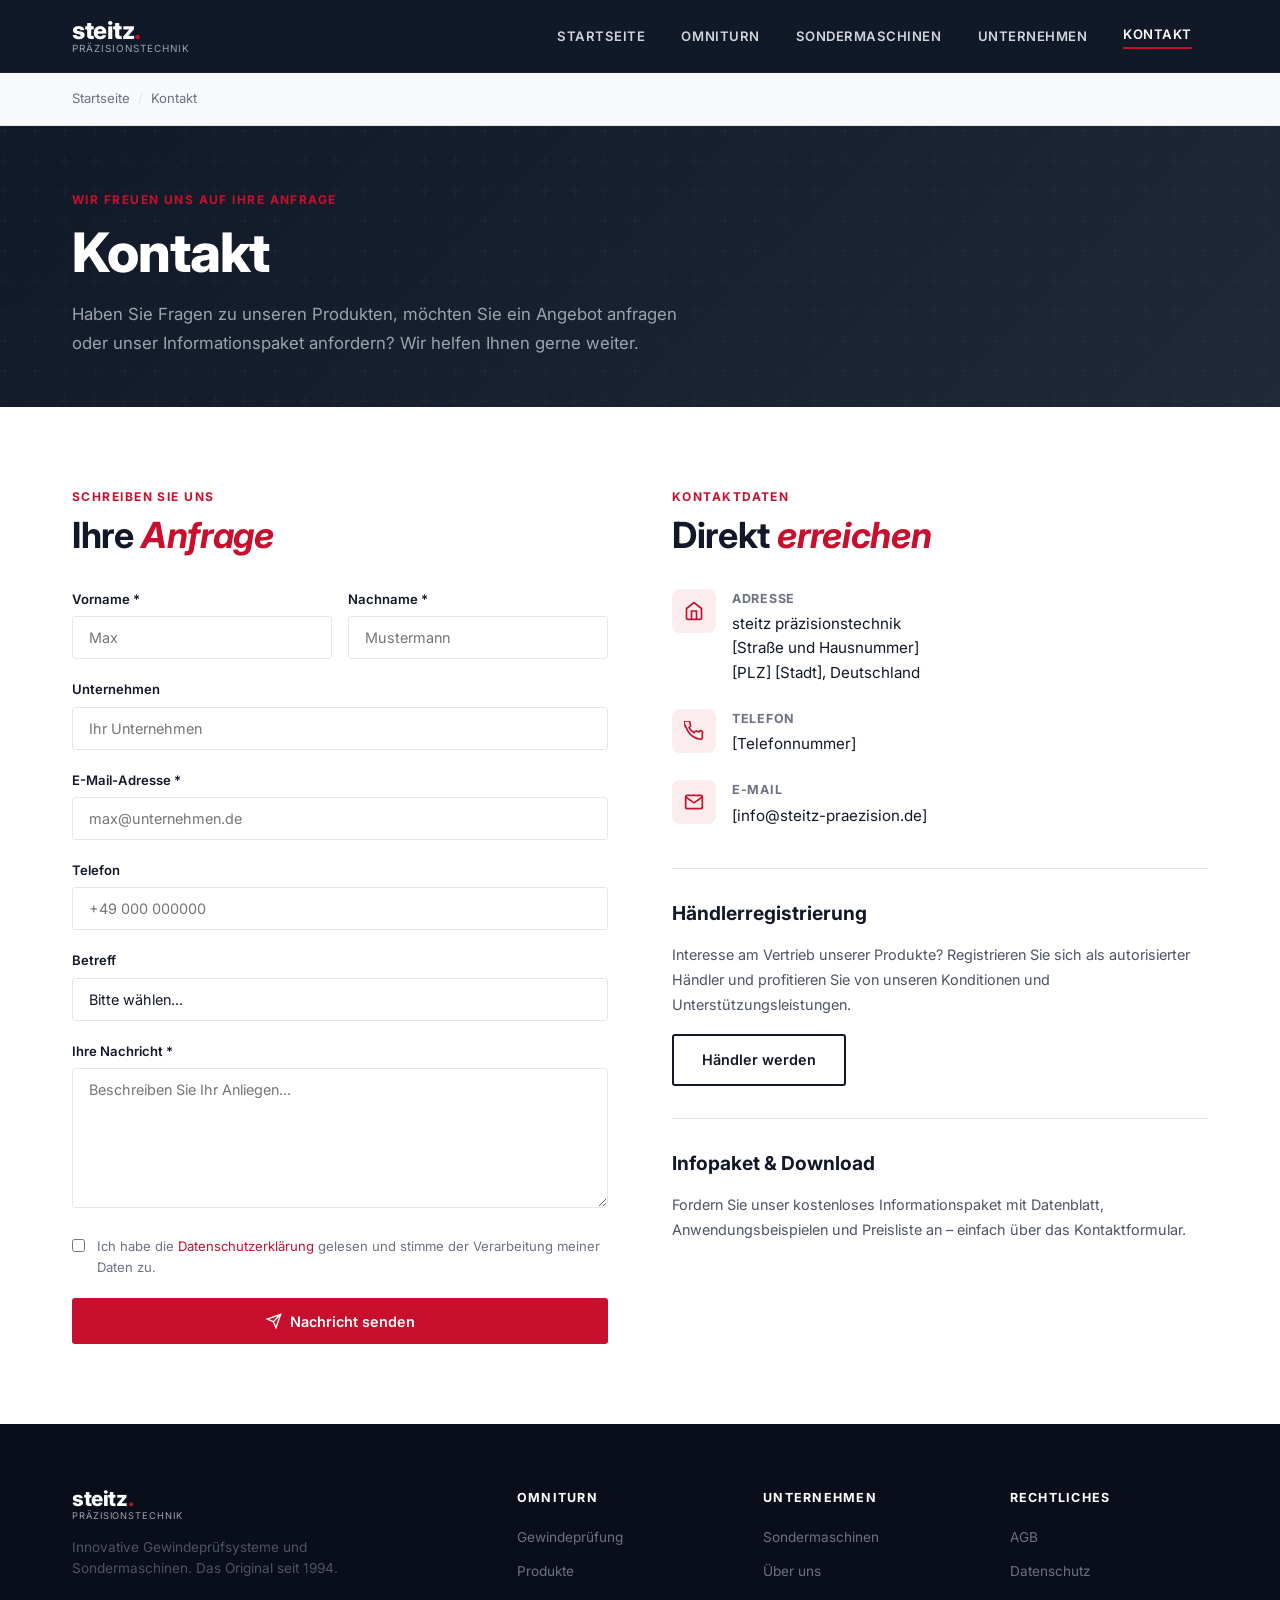
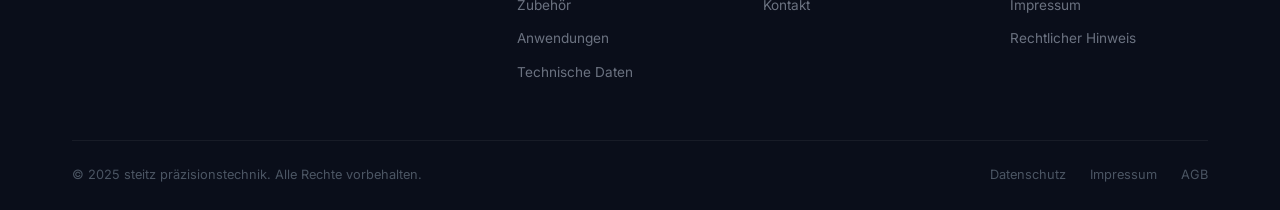
==== kontakt.html @ 0625569e "Initial website: steitz präzisionstechnik Complete 5-page static website with OmniTURN product conte" ====
<!DOCTYPE html>
<html lang="de">
<head>
  <meta charset="UTF-8" />
  <meta name="viewport" content="width=device-width, initial-scale=1.0" />
  <title>Kontakt – steitz präzisionstechnik</title>
  <meta name="description" content="Kontaktieren Sie steitz präzisionstechnik. Anfragen zu OmniTURN, Sondermaschinen, Preisliste und Infopaket." />
  <link rel="preconnect" href="https://fonts.googleapis.com" />
  <link rel="preconnect" href="https://fonts.gstatic.com" crossorigin />
  <link href="https://fonts.googleapis.com/css2?family=Inter:wght@400;500;600;700;800&display=swap" rel="stylesheet" />
  <link rel="stylesheet" href="css/style.css" />
</head>
<body>

<!-- ── Navigation ───────────────────────────────────────── -->
<nav class="nav">
  <div class="nav__inner">
    <a href="index.html" class="nav__logo">
      <span class="nav__logo-main">steitz<span style="color:#C8102E;">.</span></span>
      <span class="nav__logo-sub">Präzisionstechnik</span>
    </a>
    <button class="nav__toggle" aria-label="Menü">
      <span></span><span></span><span></span>
    </button>
    <ul class="nav__menu">
      <li class="nav__item"><a href="index.html" class="nav__link">Startseite</a></li>
      <li class="nav__item">
        <a href="omniturn.html" class="nav__link">OmniTURN</a>
        <div class="nav__dropdown">
          <a href="omniturn.html#grundlagen">Gewindeprüfung – Grundlagen</a>
          <a href="omniturn.html#produkte">Produkte (OmniTURN 1 &amp; 2)</a>
          <a href="omniturn.html#zubehoer">Zubehör</a>
          <a href="omniturn.html#anwendungen">Anwendungen</a>
          <a href="omniturn.html#amortisation">Amortisation</a>
          <a href="omniturn.html#technische-daten">Technische Daten &amp; Preise</a>
        </div>
      </li>
      <li class="nav__item"><a href="sondermaschinen.html" class="nav__link">Sondermaschinen</a></li>
      <li class="nav__item"><a href="unternehmen.html" class="nav__link">Unternehmen</a></li>
      <li class="nav__item"><a href="kontakt.html" class="nav__link active">Kontakt</a></li>
    </ul>
  </div>
</nav>

<!-- ── Page Hero ─────────────────────────────────────────── -->
<div class="breadcrumb">
  <div class="breadcrumb__inner">
    <a href="index.html">Startseite</a>
    <span class="breadcrumb__sep">/</span>
    <span>Kontakt</span>
  </div>
</div>
<section class="page-hero">
  <div class="page-hero__inner">
    <div class="page-hero__label">Wir freuen uns auf Ihre Anfrage</div>
    <h1>Kontakt</h1>
    <p class="page-hero__text">
      Haben Sie Fragen zu unseren Produkten, möchten Sie ein Angebot anfragen oder
      unser Informationspaket anfordern? Wir helfen Ihnen gerne weiter.
    </p>
  </div>
</section>

<!-- ── Kontakt ───────────────────────────────────────────── -->
<section class="content-section">
  <div class="container">
    <div class="grid-2" style="gap:4rem; align-items:start;">

      <!-- Kontaktformular -->
      <div data-reveal>
        <span class="section-label-text">Schreiben Sie uns</span>
        <h2 style="margin-bottom:2rem;">Ihre <em class="text-red">Anfrage</em></h2>
        <form class="contact-form">
          <div class="grid-2" style="gap:1rem;">
            <div class="form-group">
              <label class="form-label">Vorname *</label>
              <input type="text" class="form-control" placeholder="Max" required />
            </div>
            <div class="form-group">
              <label class="form-label">Nachname *</label>
              <input type="text" class="form-control" placeholder="Mustermann" required />
            </div>
          </div>
          <div class="form-group">
            <label class="form-label">Unternehmen</label>
            <input type="text" class="form-control" placeholder="Ihr Unternehmen" />
          </div>
          <div class="form-group">
            <label class="form-label">E-Mail-Adresse *</label>
            <input type="email" class="form-control" placeholder="max@unternehmen.de" required />
          </div>
          <div class="form-group">
            <label class="form-label">Telefon</label>
            <input type="tel" class="form-control" placeholder="+49 000 000000" />
          </div>
          <div class="form-group">
            <label class="form-label">Betreff</label>
            <select class="form-control form-select">
              <option value="">Bitte wählen...</option>
              <option>Anfrage OmniTURN 1</option>
              <option>Anfrage OmniTURN 2</option>
              <option>Anfrage Sondermaschine</option>
              <option>Preisliste anfordern</option>
              <option>Infopaket anfordern</option>
              <option>Händlerregistrierung</option>
              <option>Technische Frage</option>
              <option>Sonstiges</option>
            </select>
          </div>
          <div class="form-group">
            <label class="form-label">Ihre Nachricht *</label>
            <textarea class="form-control" placeholder="Beschreiben Sie Ihr Anliegen..." required></textarea>
          </div>
          <div class="form-group" style="display:flex; align-items:flex-start; gap:0.75rem;">
            <input type="checkbox" id="datenschutz" required style="margin-top:3px; flex-shrink:0;" />
            <label for="datenschutz" style="font-size:0.82rem; color:#6b7280; cursor:pointer;">
              Ich habe die <a href="datenschutz.html" style="color:var(--red);">Datenschutzerklärung</a> gelesen und stimme der Verarbeitung meiner Daten zu.
            </label>
          </div>
          <button type="submit" class="btn btn--primary" style="width:100%; justify-content:center;">
            <svg viewBox="0 0 24 24" fill="none" stroke="currentColor" stroke-width="2"><path d="M22 2L11 13M22 2l-7 20-4-9-9-4 20-7z"/></svg>
            Nachricht senden
          </button>
        </form>
      </div>

      <!-- Kontaktinfo -->
      <div data-reveal>
        <span class="section-label-text">Kontaktdaten</span>
        <h2 style="margin-bottom:2rem;">Direkt <em class="text-red">erreichen</em></h2>
        <div class="contact-info">
          <div class="contact-item">
            <div class="contact-item__icon">
              <svg viewBox="0 0 24 24" fill="none" stroke="currentColor" stroke-width="2"><path d="M3 9l9-7 9 7v11a2 2 0 01-2 2H5a2 2 0 01-2-2z"/><polyline points="9 22 9 12 15 12 15 22"/></svg>
            </div>
            <div>
              <div class="contact-item__label">Adresse</div>
              <div class="contact-item__value">
                steitz präzisionstechnik<br />
                [Straße und Hausnummer]<br />
                [PLZ] [Stadt], Deutschland
              </div>
            </div>
          </div>
          <div class="contact-item">
            <div class="contact-item__icon">
              <svg viewBox="0 0 24 24" fill="none" stroke="currentColor" stroke-width="2"><path d="M22 16.92v3a2 2 0 01-2.18 2 19.79 19.79 0 01-8.63-3.07A19.5 19.5 0 013.07 8.81 19.79 19.79 0 01.0 2.18 2 2 0 012 0h3a2 2 0 012 1.72c.127.96.361 1.903.7 2.81a2 2 0 01-.45 2.11L6.09 7.91a16 16 0 006 6l1.27-1.27a2 2 0 012.11-.45c.907.339 1.85.573 2.81.7A2 2 0 0122 14.92z"/></svg>
            </div>
            <div>
              <div class="contact-item__label">Telefon</div>
              <div class="contact-item__value">[Telefonnummer]</div>
            </div>
          </div>
          <div class="contact-item">
            <div class="contact-item__icon">
              <svg viewBox="0 0 24 24" fill="none" stroke="currentColor" stroke-width="2"><path d="M4 4h16c1.1 0 2 .9 2 2v12c0 1.1-.9 2-2 2H4c-1.1 0-2-.9-2-2V6c0-1.1.9-2 2-2z"/><polyline points="22,6 12,13 2,6"/></svg>
            </div>
            <div>
              <div class="contact-item__label">E-Mail</div>
              <div class="contact-item__value">[info@steitz-praezision.de]</div>
            </div>
          </div>
        </div>

        <div style="margin-top:2.5rem; padding-top:2rem; border-top:1px solid var(--gray-light);">
          <h3 style="margin-bottom:1rem;">Händlerregistrierung</h3>
          <p style="font-size:0.9rem; margin-bottom:1rem;">
            Interesse am Vertrieb unserer Produkte? Registrieren Sie sich als autorisierter
            Händler und profitieren Sie von unseren Konditionen und Unterstützungsleistungen.
          </p>
          <a href="mailto:info@steitz-praezision.de?subject=Händlerregistrierung" class="btn btn--outline-dark">Händler werden</a>
        </div>

        <div style="margin-top:2rem; padding-top:2rem; border-top:1px solid var(--gray-light);">
          <h3 style="margin-bottom:1rem;">Infopaket &amp; Download</h3>
          <p style="font-size:0.9rem; margin-bottom:1rem;">
            Fordern Sie unser kostenloses Informationspaket mit Datenblatt, Anwendungsbeispielen
            und Preisliste an – einfach über das Kontaktformular.
          </p>
        </div>
      </div>

    </div>
  </div>
</section>

<!-- ── Footer ────────────────────────────────────────────── -->
<footer class="footer">
  <div class="container">
    <div class="footer__grid">
      <div class="footer__brand">
        <a href="index.html" class="nav__logo" style="display:inline-flex;">
          <span class="nav__logo-main">steitz<span style="color:#C8102E;">.</span></span>
          <span class="nav__logo-sub">Präzisionstechnik</span>
        </a>
        <p class="footer__tagline">Innovative Gewindeprüfsysteme und Sondermaschinen. Das Original seit 1994.</p>
      </div>
      <div class="footer__col">
        <h4>OmniTURN</h4>
        <ul>
          <li><a href="omniturn.html#grundlagen">Gewindeprüfung</a></li>
          <li><a href="omniturn.html#produkte">Produkte</a></li>
          <li><a href="omniturn.html#zubehoer">Zubehör</a></li>
          <li><a href="omniturn.html#anwendungen">Anwendungen</a></li>
          <li><a href="omniturn.html#technische-daten">Technische Daten</a></li>
        </ul>
      </div>
      <div class="footer__col">
        <h4>Unternehmen</h4>
        <ul>
          <li><a href="sondermaschinen.html">Sondermaschinen</a></li>
          <li><a href="unternehmen.html">Über uns</a></li>
          <li><a href="kontakt.html">Kontakt</a></li>
        </ul>
      </div>
      <div class="footer__col">
        <h4>Rechtliches</h4>
        <ul>
          <li><a href="agb.html">AGB</a></li>
          <li><a href="datenschutz.html">Datenschutz</a></li>
          <li><a href="impressum.html">Impressum</a></li>
          <li><a href="rechtlicher-hinweis.html">Rechtlicher Hinweis</a></li>
        </ul>
      </div>
    </div>
    <div class="footer__bottom">
      <span>&copy; 2025 steitz präzisionstechnik. Alle Rechte vorbehalten.</span>
      <div class="footer__legal">
        <a href="datenschutz.html">Datenschutz</a>
        <a href="impressum.html">Impressum</a>
        <a href="agb.html">AGB</a>
      </div>
    </div>
  </div>
</footer>

<script src="js/main.js"></script>
</body>
</html>
---- css/style.css ----
/* ============================================================
   steitz präzisionstechnik – Stylesheet
   ============================================================ */

:root {
  --red: #C8102E;
  --red-dark: #a50d25;
  --dark: #111827;
  --dark-2: #1f2937;
  --gray: #6b7280;
  --gray-light: #e5e7eb;
  --light: #f8f9fa;
  --white: #ffffff;
  --font: 'Inter', sans-serif;
  --shadow: 0 2px 8px rgba(0,0,0,0.08);
  --shadow-lg: 0 12px 40px rgba(0,0,0,0.12);
  --radius: 3px;
  --transition: 0.25s ease;
  --max-width: 1200px;
}

*, *::before, *::after { box-sizing: border-box; margin: 0; padding: 0; }
html { scroll-behavior: smooth; font-size: 16px; }
body { font-family: var(--font); color: var(--dark); line-height: 1.6; background: var(--white); overflow-x: hidden; }
img { max-width: 100%; height: auto; display: block; }
a { text-decoration: none; color: inherit; transition: color var(--transition); }
ul { list-style: none; }

/* ── Typography ──────────────────────────────────────────── */
h1 { font-size: clamp(2rem, 5vw, 3.4rem); font-weight: 800; line-height: 1.15; letter-spacing: -0.02em; }
h2 { font-size: clamp(1.5rem, 3vw, 2.25rem); font-weight: 700; line-height: 1.2; letter-spacing: -0.01em; }
h3 { font-size: 1.2rem; font-weight: 700; line-height: 1.3; }
h4 { font-size: 1rem; font-weight: 600; }
p  { color: #4b5563; line-height: 1.75; }

.section-label {
  display: inline-block;
  width: 40px; height: 3px;
  background: var(--red);
  margin-bottom: 1rem;
}
.section-label-text {
  display: block;
  font-size: 0.75rem;
  font-weight: 700;
  letter-spacing: 0.12em;
  text-transform: uppercase;
  color: var(--red);
  margin-bottom: 0.5rem;
}

/* ── Utility ─────────────────────────────────────────────── */
.container { max-width: var(--max-width); margin: 0 auto; padding: 0 2rem; }
.section { padding: 5rem 0; }
.section--light { background: var(--light); }
.section--dark { background: var(--dark); color: var(--white); }
.section--dark p { color: #9ca3af; }
.section--dark h2 { color: var(--white); }
.text-center { text-align: center; }
.text-red { color: var(--red); }
.btn {
  display: inline-flex; align-items: center; gap: 0.5rem;
  padding: 0.8rem 1.75rem;
  font-family: var(--font); font-size: 0.9rem; font-weight: 600;
  border-radius: var(--radius); cursor: pointer;
  transition: all var(--transition); border: 2px solid transparent;
}
.btn--primary { background: var(--red); color: var(--white); }
.btn--primary:hover { background: var(--red-dark); transform: translateY(-1px); box-shadow: 0 4px 16px rgba(200,16,46,0.35); }
.btn--outline { border-color: var(--white); color: var(--white); }
.btn--outline:hover { background: var(--white); color: var(--dark); }
.btn--outline-dark { border-color: var(--dark); color: var(--dark); }
.btn--outline-dark:hover { background: var(--dark); color: var(--white); }
.btn svg { width: 16px; height: 16px; }
.grid-2 { display: grid; grid-template-columns: 1fr 1fr; gap: 2rem; align-items: center; }
.grid-3 { display: grid; grid-template-columns: repeat(3, 1fr); gap: 2rem; }
.grid-4 { display: grid; grid-template-columns: repeat(4, 1fr); gap: 1.5rem; }

/* ── Navigation ──────────────────────────────────────────── */
.nav {
  position: fixed; top: 0; left: 0; right: 0; z-index: 1000;
  background: var(--dark);
  border-bottom: 1px solid rgba(255,255,255,0.06);
  transition: all var(--transition);
}
.nav.scrolled { box-shadow: 0 2px 20px rgba(0,0,0,0.3); }
.nav__inner {
  display: flex; align-items: center; justify-content: space-between;
  height: 72px;
  max-width: var(--max-width); margin: 0 auto; padding: 0 2rem;
}
.nav__logo { display: flex; flex-direction: column; line-height: 1; }
.nav__logo-main {
  font-size: 1.5rem; font-weight: 800; color: var(--white);
  letter-spacing: -0.02em;
}
.nav__logo-main span { color: var(--red); }
.nav__logo-sub {
  font-size: 0.62rem; color: #9ca3af;
  letter-spacing: 0.1em; text-transform: uppercase; margin-top: 1px;
}
.nav__menu { display: flex; align-items: center; gap: 0.25rem; }
.nav__item { position: relative; }
.nav__link {
  display: block; padding: 0.5rem 1rem;
  font-size: 0.82rem; font-weight: 600; letter-spacing: 0.04em;
  text-transform: uppercase; color: #d1d5db;
  border-radius: var(--radius);
  transition: color var(--transition);
}
.nav__link:hover, .nav__link.active { color: var(--white); }
.nav__link.active::after {
  content: ''; display: block;
  height: 2px; background: var(--red);
  margin-top: 2px; border-radius: 1px;
}
/* Dropdown */
.nav__dropdown {
  position: absolute; top: calc(100% + 0.5rem); left: 0;
  background: var(--dark-2); border: 1px solid rgba(255,255,255,0.08);
  border-radius: var(--radius); min-width: 220px;
  box-shadow: var(--shadow-lg);
  opacity: 0; visibility: hidden; transform: translateY(-8px);
  transition: all var(--transition); z-index: 100;
}
.nav__item:hover .nav__dropdown { opacity: 1; visibility: visible; transform: translateY(0); }
.nav__dropdown a {
  display: block; padding: 0.6rem 1.2rem;
  font-size: 0.82rem; color: #9ca3af;
  border-bottom: 1px solid rgba(255,255,255,0.05);
}
.nav__dropdown a:last-child { border-bottom: none; }
.nav__dropdown a:hover { color: var(--white); background: rgba(255,255,255,0.04); }
/* Hamburger */
.nav__toggle { display: none; flex-direction: column; gap: 5px; cursor: pointer; padding: 8px; }
.nav__toggle span { display: block; width: 24px; height: 2px; background: var(--white); border-radius: 2px; transition: all var(--transition); }

/* ── Hero ────────────────────────────────────────────────── */
.hero {
  min-height: 100vh;
  display: flex; align-items: center;
  position: relative;
  background: linear-gradient(135deg, #0d1117 0%, #1a2035 50%, #111827 100%);
  overflow: hidden;
  padding-top: 72px;
}
.hero::before {
  content: '';
  position: absolute; inset: 0;
  background: url("data:image/svg+xml,%3Csvg width='60' height='60' viewBox='0 0 60 60' xmlns='http://www.w3.org/2000/svg'%3E%3Cg fill='none' fill-rule='evenodd'%3E%3Cg fill='%23ffffff' fill-opacity='0.02'%3E%3Cpath d='M36 34v-4h-2v4h-4v2h4v4h2v-4h4v-2h-4zm0-30V0h-2v4h-4v2h4v4h2V6h4V4h-4zM6 34v-4H4v4H0v2h4v4h2v-4h4v-2H6zM6 4V0H4v4H0v2h4v4h2V6h4V4H6z'/%3E%3C/g%3E%3C/g%3E%3C/svg%3E");
}
.hero__inner {
  max-width: var(--max-width); margin: 0 auto; padding: 0 2rem;
  display: grid; grid-template-columns: 1fr 1fr; gap: 4rem; align-items: center;
  position: relative; z-index: 1;
}
.hero__label { font-size: 0.75rem; font-weight: 700; letter-spacing: 0.14em; text-transform: uppercase; color: var(--red); margin-bottom: 1rem; }
.hero h1 { color: var(--white); margin-bottom: 1.5rem; }
.hero h1 em { font-style: normal; color: var(--red); }
.hero__text { font-size: 1.05rem; color: #9ca3af; margin-bottom: 2.5rem; max-width: 500px; }
.hero__actions { display: flex; gap: 1rem; flex-wrap: wrap; }
.hero__visual {
  display: flex; align-items: center; justify-content: center;
  position: relative;
}
.hero__image-box {
  width: 100%; max-width: 480px; height: 380px;
  background: linear-gradient(135deg, rgba(200,16,46,0.15) 0%, rgba(255,255,255,0.03) 100%);
  border: 1px solid rgba(200,16,46,0.2);
  border-radius: 4px;
  display: flex; align-items: center; justify-content: center;
  position: relative; overflow: hidden;
}
.hero__image-box::before {
  content: '';
  position: absolute; inset: 0;
  background: linear-gradient(135deg, rgba(200,16,46,0.08), transparent);
}
.hero__badge {
  position: absolute; bottom: 1.5rem; left: 1.5rem;
  background: var(--red); color: white;
  padding: 0.4rem 0.8rem; border-radius: 2px;
  font-size: 0.75rem; font-weight: 700; letter-spacing: 0.05em;
}
.hero__product-label {
  font-size: 2rem; font-weight: 800; color: rgba(255,255,255,0.15);
  text-align: center; letter-spacing: -0.03em;
}

/* ── Products Overview ───────────────────────────────────── */
.products-grid { display: grid; grid-template-columns: 1fr 1fr; gap: 2px; margin-top: 3rem; }
.product-card {
  background: var(--white); padding: 3rem;
  border: 1px solid var(--gray-light);
  position: relative; overflow: hidden;
  transition: all var(--transition);
}
.product-card:hover { box-shadow: var(--shadow-lg); transform: translateY(-4px); }
.product-card::before {
  content: ''; position: absolute; top: 0; left: 0; right: 0; height: 3px;
  background: var(--red);
}
.product-card__icon {
  width: 56px; height: 56px;
  background: rgba(200,16,46,0.08); border-radius: 8px;
  display: flex; align-items: center; justify-content: center;
  margin-bottom: 1.5rem;
}
.product-card__icon svg { width: 28px; height: 28px; color: var(--red); }
.product-card h3 { margin-bottom: 0.75rem; }
.product-card p { margin-bottom: 1.5rem; font-size: 0.9rem; }
.product-card__link {
  font-size: 0.85rem; font-weight: 700; color: var(--red);
  display: inline-flex; align-items: center; gap: 0.4rem;
  text-transform: uppercase; letter-spacing: 0.05em;
}
.product-card__link:hover { gap: 0.8rem; }

/* ── Stats ───────────────────────────────────────────────── */
.stats { padding: 4rem 0; background: var(--dark); }
.stats__grid { display: grid; grid-template-columns: repeat(4, 1fr); gap: 0; }
.stat {
  padding: 2.5rem 2rem; text-align: center;
  border-right: 1px solid rgba(255,255,255,0.06);
}
.stat:last-child { border-right: none; }
.stat__number { font-size: 2.8rem; font-weight: 800; color: var(--white); line-height: 1; margin-bottom: 0.4rem; }
.stat__number span { color: var(--red); }
.stat__label { font-size: 0.8rem; color: #6b7280; letter-spacing: 0.06em; text-transform: uppercase; }

/* ── About Section ───────────────────────────────────────── */
.about__content { max-width: 600px; }
.about__content h2 { margin-bottom: 1.25rem; }
.about__content p { margin-bottom: 1rem; }
.about__image {
  height: 420px;
  background: linear-gradient(135deg, #f3f4f6, #e5e7eb);
  border-radius: 4px; display: flex; align-items: center; justify-content: center;
  color: var(--gray); font-size: 0.9rem; font-style: italic;
}

/* ── Feature Cards ───────────────────────────────────────── */
.feature-card {
  padding: 2rem; border: 1px solid var(--gray-light); border-radius: var(--radius);
  background: var(--white); transition: all var(--transition);
}
.feature-card:hover { box-shadow: var(--shadow); transform: translateY(-2px); }
.feature-card__num {
  font-size: 2.5rem; font-weight: 800; color: rgba(200,16,46,0.12);
  line-height: 1; margin-bottom: 0.75rem;
}
.feature-card h3 { margin-bottom: 0.5rem; }
.feature-card p { font-size: 0.88rem; }

/* ── Applications ────────────────────────────────────────── */
.app-card {
  position: relative; overflow: hidden; border-radius: var(--radius);
  min-height: 280px; display: flex; align-items: flex-end;
  background: linear-gradient(135deg, #1f2937, #374151);
  transition: transform var(--transition);
}
.app-card:hover { transform: scale(1.02); }
.app-card__content { padding: 2rem; position: relative; z-index: 2; }
.app-card__content h3 { color: var(--white); margin-bottom: 0.4rem; }
.app-card__content p { font-size: 0.85rem; color: #9ca3af; }
.app-card::after {
  content: ''; position: absolute; inset: 0;
  background: linear-gradient(0deg, rgba(0,0,0,0.7) 0%, transparent 60%);
}

/* ── Breadcrumb ──────────────────────────────────────────── */
.breadcrumb { background: var(--light); border-bottom: 1px solid var(--gray-light); padding-top: 72px; }
.breadcrumb__inner {
  max-width: var(--max-width); margin: 0 auto; padding: 1rem 2rem;
  display: flex; align-items: center; gap: 0.5rem;
  font-size: 0.82rem; color: var(--gray);
}
.breadcrumb__inner a:hover { color: var(--red); }
.breadcrumb__sep { color: var(--gray-light); }

/* ── Page Hero (sub-pages) ───────────────────────────────── */
.page-hero {
  background: linear-gradient(135deg, var(--dark) 0%, var(--dark-2) 100%);
  padding: 4rem 0 3rem;
  position: relative; overflow: hidden;
}
.page-hero::before {
  content: ''; position: absolute; inset: 0;
  background: url("data:image/svg+xml,%3Csvg width='60' height='60' viewBox='0 0 60 60' xmlns='http://www.w3.org/2000/svg'%3E%3Cg fill='none' fill-rule='evenodd'%3E%3Cg fill='%23ffffff' fill-opacity='0.02'%3E%3Cpath d='M36 34v-4h-2v4h-4v2h4v4h2v-4h4v-2h-4zm0-30V0h-2v4h-4v2h4v4h2V6h4V4h-4zM6 34v-4H4v4H0v2h4v4h2v-4h4v-2H6zM6 4V0H4v4H0v2h4v4h2V6h4V4H6z'/%3E%3C/g%3E%3C/g%3E%3C/svg%3E");
}
.page-hero__inner {
  max-width: var(--max-width); margin: 0 auto; padding: 0 2rem;
  position: relative; z-index: 1;
}
.page-hero__label { font-size: 0.75rem; font-weight: 700; letter-spacing: 0.12em; text-transform: uppercase; color: var(--red); margin-bottom: 0.75rem; }
.page-hero h1 { color: var(--white); margin-bottom: 1rem; }
.page-hero__text { color: #9ca3af; font-size: 1.05rem; max-width: 640px; }

/* ── Content Sections ────────────────────────────────────── */
.content-section { padding: 5rem 0; }
.content-section + .content-section { border-top: 1px solid var(--gray-light); }
.content-section__header { margin-bottom: 3rem; }
.content-section__header h2 { margin-bottom: 1rem; }
.content-section__header p { max-width: 640px; }

/* ── Product Comparison Cards ────────────────────────────── */
.compare-card {
  background: var(--white); border: 2px solid var(--gray-light); border-radius: 4px;
  padding: 2.5rem; transition: border-color var(--transition);
}
.compare-card:hover { border-color: var(--red); }
.compare-card--featured { border-color: var(--red); position: relative; }
.compare-card--featured::before {
  content: 'NEU'; position: absolute; top: -12px; left: 50%; transform: translateX(-50%);
  background: var(--red); color: white;
  font-size: 0.65rem; font-weight: 800; letter-spacing: 0.1em;
  padding: 0.2rem 0.75rem; border-radius: 20px;
}
.compare-card h3 { font-size: 1.5rem; margin-bottom: 0.5rem; }
.compare-card__subtitle { color: var(--gray); font-size: 0.85rem; margin-bottom: 1.5rem; }
.compare-card__feature {
  display: flex; align-items: flex-start; gap: 0.75rem;
  padding: 0.6rem 0; border-bottom: 1px solid var(--gray-light);
  font-size: 0.9rem;
}
.compare-card__feature:last-of-type { border-bottom: none; }
.compare-card__feature svg { width: 16px; height: 16px; color: var(--red); flex-shrink: 0; margin-top: 2px; }

/* ── Accessories Grid ────────────────────────────────────── */
.accessory-card {
  background: var(--light); border-radius: 4px; padding: 2rem;
  border-left: 3px solid var(--red);
}
.accessory-card h3 { margin-bottom: 0.5rem; }
.accessory-card p { font-size: 0.88rem; }

/* ── Technical Table ─────────────────────────────────────── */
.tech-table { width: 100%; border-collapse: collapse; margin-top: 2rem; }
.tech-table th {
  background: var(--dark); color: var(--white);
  padding: 0.9rem 1.25rem; text-align: left;
  font-size: 0.85rem; font-weight: 600; letter-spacing: 0.04em;
}
.tech-table th:first-child { width: 40%; }
.tech-table td { padding: 0.8rem 1.25rem; font-size: 0.88rem; border-bottom: 1px solid var(--gray-light); }
.tech-table tr:last-child td { border-bottom: none; }
.tech-table tr:nth-child(even) td { background: var(--light); }
.tech-table td:not(:first-child) { color: var(--gray); }

/* ── ROI / Amortisation ──────────────────────────────────── */
.roi-card {
  background: var(--dark); color: var(--white); border-radius: 4px;
  padding: 3rem; text-align: center;
}
.roi-card h3 { color: var(--white); margin-bottom: 0.5rem; }
.roi-card p { color: #9ca3af; margin-bottom: 2rem; }
.roi-bar { height: 8px; background: rgba(255,255,255,0.1); border-radius: 4px; overflow: hidden; margin-bottom: 0.75rem; }
.roi-bar-fill { height: 100%; background: var(--red); border-radius: 4px; }
.roi-labels { display: flex; justify-content: space-between; font-size: 0.75rem; color: #6b7280; }

/* ── CTA Banner ──────────────────────────────────────────── */
.cta-banner {
  background: var(--red);
  padding: 4rem 0; text-align: center;
}
.cta-banner h2 { color: var(--white); margin-bottom: 1rem; }
.cta-banner p { color: rgba(255,255,255,0.8); margin-bottom: 2rem; }

/* ── Contact Form ────────────────────────────────────────── */
.form-group { margin-bottom: 1.25rem; }
.form-label { display: block; font-size: 0.82rem; font-weight: 600; margin-bottom: 0.4rem; color: var(--dark); }
.form-control {
  width: 100%; padding: 0.75rem 1rem;
  border: 1.5px solid var(--gray-light); border-radius: var(--radius);
  font-family: var(--font); font-size: 0.9rem; color: var(--dark);
  transition: border-color var(--transition);
  outline: none; background: var(--white);
}
.form-control:focus { border-color: var(--red); }
textarea.form-control { resize: vertical; min-height: 140px; }
.form-select { appearance: none; }
.contact-info { display: flex; flex-direction: column; gap: 1.5rem; }
.contact-item { display: flex; gap: 1rem; align-items: flex-start; }
.contact-item__icon {
  width: 44px; height: 44px; background: rgba(200,16,46,0.08); border-radius: 8px;
  display: flex; align-items: center; justify-content: center; flex-shrink: 0;
}
.contact-item__icon svg { width: 20px; height: 20px; color: var(--red); }
.contact-item__label { font-size: 0.78rem; font-weight: 700; text-transform: uppercase; letter-spacing: 0.06em; color: var(--gray); margin-bottom: 0.2rem; }
.contact-item__value { font-size: 0.95rem; }

/* ── Grundlagen Box ──────────────────────────────────────── */
.info-box {
  background: var(--light); border-left: 4px solid var(--red);
  padding: 1.5rem 2rem; border-radius: 0 4px 4px 0; margin: 2rem 0;
}
.info-box p { font-size: 0.9rem; }

/* ── Anwendungen Cards ────────────────────────────────────── */
.use-card {
  border: 1px solid var(--gray-light); border-radius: 4px; overflow: hidden;
  transition: box-shadow var(--transition);
}
.use-card:hover { box-shadow: var(--shadow-lg); }
.use-card__img {
  height: 160px; background: linear-gradient(135deg, #374151, #1f2937);
  display: flex; align-items: center; justify-content: center;
  color: rgba(255,255,255,0.15); font-size: 0.85rem; font-style: italic;
}
.use-card__body { padding: 1.5rem; }
.use-card__body h3 { margin-bottom: 0.5rem; }
.use-card__body p { font-size: 0.88rem; }

/* ── Netzplan ────────────────────────────────────────────── */
.network-diagram {
  background: var(--light); border: 1px solid var(--gray-light); border-radius: 4px;
  padding: 3rem; text-align: center;
}
.network-node {
  display: inline-block; background: var(--dark); color: white;
  padding: 0.5rem 1.2rem; border-radius: 3px; font-size: 0.82rem; font-weight: 700;
  letter-spacing: 0.05em;
}
.network-node--red { background: var(--red); }
.network-line {
  display: flex; align-items: center; justify-content: center; gap: 1rem;
  margin: 1rem 0; flex-wrap: wrap;
}
.network-arrow { color: var(--gray-light); font-size: 1.2rem; }

/* ── Download Box ────────────────────────────────────────── */
.download-box {
  background: var(--light); border: 1px solid var(--gray-light); border-radius: 4px;
  padding: 2rem; display: flex; align-items: center; justify-content: space-between;
  gap: 1.5rem; flex-wrap: wrap;
}
.download-box h3 { margin-bottom: 0.25rem; }
.download-box p { font-size: 0.88rem; margin: 0; }

/* ── Footer ──────────────────────────────────────────────── */
.footer {
  background: #0a0e1a;
  color: #9ca3af; padding: 4rem 0 0;
}
.footer__grid {
  display: grid; grid-template-columns: 2fr 1fr 1fr 1fr; gap: 3rem;
  padding-bottom: 3rem; border-bottom: 1px solid rgba(255,255,255,0.06);
}
.footer__brand .nav__logo-main { font-size: 1.3rem; }
.footer__brand .nav__logo-sub { font-size: 0.58rem; }
.footer__tagline { font-size: 0.85rem; margin-top: 1rem; line-height: 1.6; max-width: 280px; }
.footer__col h4 { color: var(--white); font-size: 0.78rem; font-weight: 700; letter-spacing: 0.1em; text-transform: uppercase; margin-bottom: 1rem; }
.footer__col ul li { margin-bottom: 0.5rem; }
.footer__col ul li a { font-size: 0.85rem; color: #6b7280; transition: color var(--transition); }
.footer__col ul li a:hover { color: var(--white); }
.footer__bottom {
  display: flex; align-items: center; justify-content: space-between;
  padding: 1.5rem 0; font-size: 0.8rem; color: #4b5563; flex-wrap: wrap; gap: 1rem;
}
.footer__legal { display: flex; gap: 1.5rem; }
.footer__legal a { color: #4b5563; }
.footer__legal a:hover { color: #9ca3af; }

/* ── Page-specific sidebar navigation ───────────────────── */
.page-layout { display: grid; grid-template-columns: 260px 1fr; gap: 0; }
.sidebar {
  background: var(--light); border-right: 1px solid var(--gray-light);
  padding: 2rem 0; min-height: 60vh;
}
.sidebar__title { font-size: 0.7rem; font-weight: 700; letter-spacing: 0.1em; text-transform: uppercase; color: var(--gray); padding: 0 1.5rem; margin-bottom: 0.75rem; }
.sidebar__link {
  display: block; padding: 0.55rem 1.5rem;
  font-size: 0.85rem; color: var(--gray);
  border-left: 3px solid transparent;
  transition: all var(--transition);
}
.sidebar__link:hover, .sidebar__link.active { color: var(--dark); background: rgba(200,16,46,0.05); border-left-color: var(--red); }
.sidebar__group { margin-bottom: 0.25rem; }
.sidebar__sub { padding-left: 2.5rem; font-size: 0.8rem; }

/* ── Responsive ──────────────────────────────────────────── */
@media (max-width: 1024px) {
  .grid-4 { grid-template-columns: repeat(2, 1fr); }
  .footer__grid { grid-template-columns: 1fr 1fr; }
  .stats__grid { grid-template-columns: repeat(2, 1fr); }
  .stat { border-right: none; border-bottom: 1px solid rgba(255,255,255,0.06); }
  .stat:nth-child(odd) { border-right: 1px solid rgba(255,255,255,0.06); }
  .stat:last-child, .stat:nth-last-child(2):nth-child(odd) { border-bottom: none; }
  .page-layout { grid-template-columns: 1fr; }
  .sidebar { display: none; }
}
@media (max-width: 768px) {
  .container { padding: 0 1.25rem; }
  .section { padding: 3.5rem 0; }
  .hero__inner { grid-template-columns: 1fr; }
  .hero__visual { display: none; }
  .grid-2 { grid-template-columns: 1fr; }
  .grid-3 { grid-template-columns: 1fr; }
  .products-grid { grid-template-columns: 1fr; }
  .nav__menu { display: none; flex-direction: column; position: fixed; top: 72px; left: 0; right: 0; background: var(--dark); padding: 1rem; gap: 0; }
  .nav__menu.open { display: flex; }
  .nav__toggle { display: flex; }
  .nav__dropdown { position: static; opacity: 1; visibility: visible; transform: none; box-shadow: none; border: none; background: transparent; }
  .nav__dropdown a { padding-left: 2rem; }
  .footer__grid { grid-template-columns: 1fr; gap: 2rem; }
  .download-box { flex-direction: column; }
  .footer__bottom { flex-direction: column; text-align: center; }
}
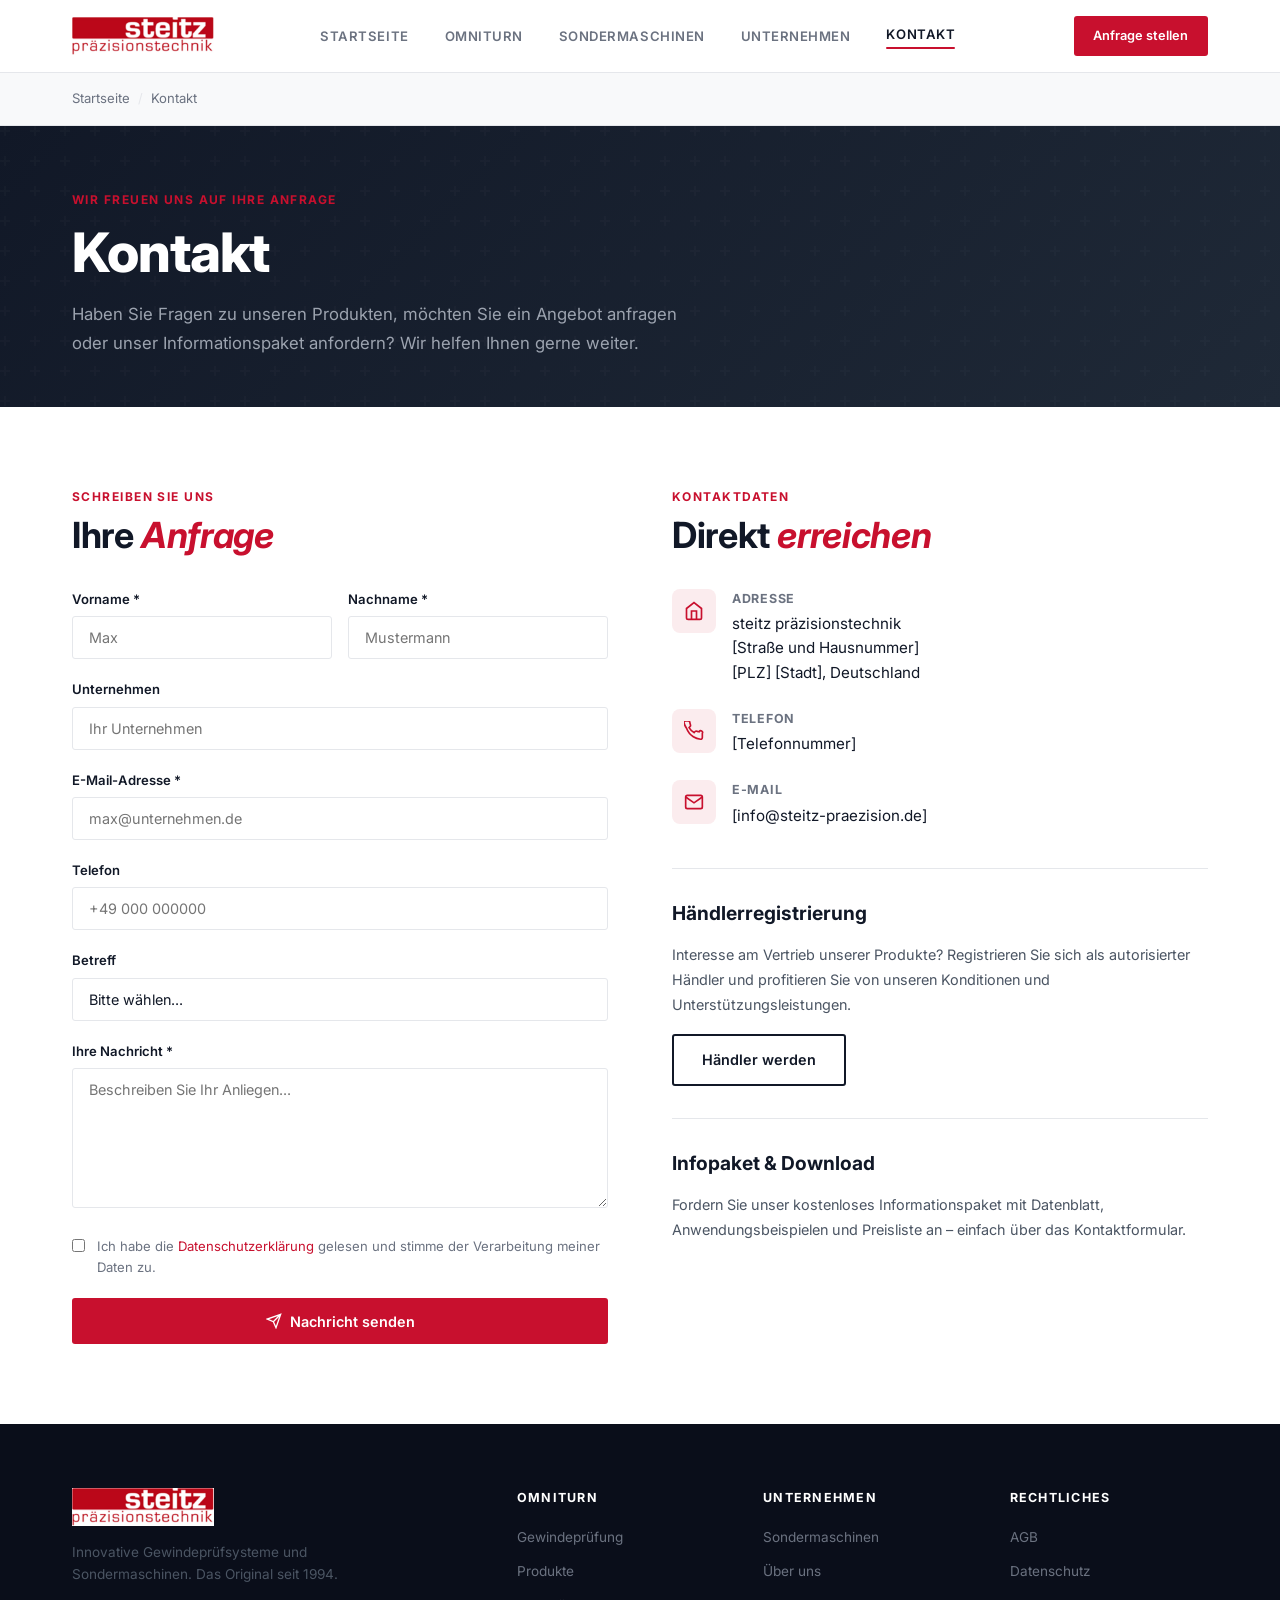
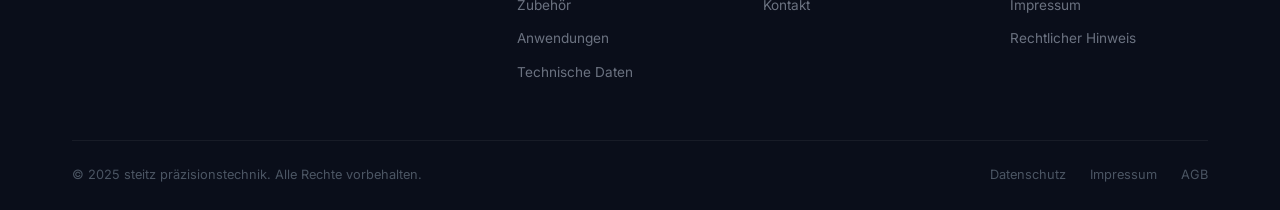
==== commit af05291c: "Add logo and update all pages Co-Authored-By: Claude Sonnet 4.6 <noreply@anthropic.com>" ====
--- a/kontakt.html
+++ b/kontakt.html
@@ -16,8 +16,7 @@
 <nav class="nav">
   <div class="nav__inner">
     <a href="index.html" class="nav__logo">
-      <span class="nav__logo-main">steitz<span style="color:#C8102E;">.</span></span>
-      <span class="nav__logo-sub">Präzisionstechnik</span>
+      <img src="images/Logo.png" alt="steitz präzisionstechnik" class="nav__logo-img" />
     </a>
     <button class="nav__toggle" aria-label="Menü">
       <span></span><span></span><span></span>
@@ -39,6 +38,7 @@
       <li class="nav__item"><a href="unternehmen.html" class="nav__link">Unternehmen</a></li>
       <li class="nav__item"><a href="kontakt.html" class="nav__link active">Kontakt</a></li>
     </ul>
+    <a href="kontakt.html" class="btn btn--primary nav__cta">Anfrage stellen</a>
   </div>
 </nav>
 
@@ -189,9 +189,8 @@
   <div class="container">
     <div class="footer__grid">
       <div class="footer__brand">
-        <a href="index.html" class="nav__logo" style="display:inline-flex;">
-          <span class="nav__logo-main">steitz<span style="color:#C8102E;">.</span></span>
-          <span class="nav__logo-sub">Präzisionstechnik</span>
+        <a href="index.html" class="nav__logo">
+          <img src="images/Logo.png" alt="steitz präzisionstechnik" class="nav__logo-img" />
         </a>
         <p class="footer__tagline">Innovative Gewindeprüfsysteme und Sondermaschinen. Das Original seit 1994.</p>
       </div>
--- a/css/style.css
+++ b/css/style.css
@@ -79,17 +79,19 @@
 /* ── Navigation ──────────────────────────────────────────── */
 .nav {
   position: fixed; top: 0; left: 0; right: 0; z-index: 1000;
-  background: var(--dark);
-  border-bottom: 1px solid rgba(255,255,255,0.06);
-  transition: all var(--transition);
-}
-.nav.scrolled { box-shadow: 0 2px 20px rgba(0,0,0,0.3); }
+  background: var(--white);
+  border-bottom: 1px solid var(--gray-light);
+  transition: transform 0.4s ease, opacity 0.4s ease, box-shadow var(--transition);
+}
+.nav.scrolled { box-shadow: 0 2px 20px rgba(0,0,0,0.1); }
+.nav--hidden { transform: translateY(-100%); opacity: 0; }
 .nav__inner {
   display: flex; align-items: center; justify-content: space-between;
   height: 72px;
   max-width: var(--max-width); margin: 0 auto; padding: 0 2rem;
 }
-.nav__logo { display: flex; flex-direction: column; line-height: 1; }
+.nav__logo { display: flex; align-items: center; line-height: 1; }
+.nav__logo-img { height: 38px; width: auto; display: block; }
 .nav__logo-main {
   font-size: 1.5rem; font-weight: 800; color: var(--white);
   letter-spacing: -0.02em;
@@ -104,11 +106,11 @@
 .nav__link {
   display: block; padding: 0.5rem 1rem;
   font-size: 0.82rem; font-weight: 600; letter-spacing: 0.04em;
-  text-transform: uppercase; color: #d1d5db;
+  text-transform: uppercase; color: var(--gray);
   border-radius: var(--radius);
   transition: color var(--transition);
 }
-.nav__link:hover, .nav__link.active { color: var(--white); }
+.nav__link:hover, .nav__link.active { color: var(--dark); }
 .nav__link.active::after {
   content: ''; display: block;
   height: 2px; background: var(--red);
@@ -117,7 +119,7 @@
 /* Dropdown */
 .nav__dropdown {
   position: absolute; top: calc(100% + 0.5rem); left: 0;
-  background: var(--dark-2); border: 1px solid rgba(255,255,255,0.08);
+  background: var(--white); border: 1px solid var(--gray-light);
   border-radius: var(--radius); min-width: 220px;
   box-shadow: var(--shadow-lg);
   opacity: 0; visibility: hidden; transform: translateY(-8px);
@@ -126,14 +128,17 @@
 .nav__item:hover .nav__dropdown { opacity: 1; visibility: visible; transform: translateY(0); }
 .nav__dropdown a {
   display: block; padding: 0.6rem 1.2rem;
-  font-size: 0.82rem; color: #9ca3af;
-  border-bottom: 1px solid rgba(255,255,255,0.05);
+  font-size: 0.82rem; color: var(--gray);
+  border-bottom: 1px solid var(--gray-light);
 }
 .nav__dropdown a:last-child { border-bottom: none; }
-.nav__dropdown a:hover { color: var(--white); background: rgba(255,255,255,0.04); }
+.nav__dropdown a:hover { color: var(--dark); background: var(--light); }
+/* Nav CTA */
+.nav__cta { margin-left: 0.75rem; padding: 0.5rem 1.1rem !important; font-size: 0.8rem !important; }
+
 /* Hamburger */
 .nav__toggle { display: none; flex-direction: column; gap: 5px; cursor: pointer; padding: 8px; }
-.nav__toggle span { display: block; width: 24px; height: 2px; background: var(--white); border-radius: 2px; transition: all var(--transition); }
+.nav__toggle span { display: block; width: 24px; height: 2px; background: var(--dark); border-radius: 2px; transition: all var(--transition); }
 
 /* ── Hero ────────────────────────────────────────────────── */
 .hero {
@@ -185,6 +190,50 @@
 .hero__product-label {
   font-size: 2rem; font-weight: 800; color: rgba(255,255,255,0.15);
   text-align: center; letter-spacing: -0.03em;
+}
+
+/* ── Hero Proof Bar ──────────────────────────────────────── */
+.hero__proof {
+  display: flex; gap: 2.5rem; flex-wrap: wrap;
+  margin-top: 2.5rem; padding-top: 2rem;
+  border-top: 1px solid rgba(255,255,255,0.1);
+}
+.hero__proof-item { display: flex; flex-direction: column; gap: 0.15rem; }
+.hero__proof-num { font-size: 1.25rem; font-weight: 800; color: var(--white); line-height: 1; }
+.hero__proof-num span { color: var(--red); }
+.hero__proof-label { font-size: 0.68rem; color: #6b7280; text-transform: uppercase; letter-spacing: 0.08em; }
+
+/* ── Trust Strip ─────────────────────────────────────────── */
+.trust-strip {
+  background: #0d1117; padding: 2rem 0;
+  border-top: 1px solid rgba(255,255,255,0.05);
+  border-bottom: 1px solid rgba(255,255,255,0.05);
+}
+.trust-strip__inner {
+  display: flex; align-items: center; justify-content: space-between;
+  flex-wrap: wrap; gap: 1.5rem;
+}
+.trust-strip__label {
+  font-size: 0.7rem; font-weight: 700; letter-spacing: 0.12em;
+  text-transform: uppercase; color: #374151; white-space: nowrap;
+}
+.trust-certs { display: flex; align-items: center; gap: 1rem; flex-wrap: wrap; }
+.trust-cert-badge {
+  padding: 0.3rem 0.85rem;
+  border: 1px solid rgba(255,255,255,0.1);
+  border-radius: 3px;
+  font-size: 0.72rem; font-weight: 700;
+  color: #6b7280; letter-spacing: 0.08em;
+  text-transform: uppercase;
+}
+.trust-industries { display: flex; align-items: center; gap: 1.5rem; flex-wrap: wrap; }
+.trust-industry {
+  font-size: 0.78rem; color: #4b5563;
+  display: flex; align-items: center; gap: 0.5rem;
+}
+.trust-industry::before {
+  content: ''; display: block; width: 5px; height: 5px;
+  background: var(--red); border-radius: 50%; flex-shrink: 0;
 }
 
 /* ── Products Overview ───────────────────────────────────── */
@@ -256,16 +305,31 @@
 .app-card {
   position: relative; overflow: hidden; border-radius: var(--radius);
   min-height: 280px; display: flex; align-items: flex-end;
-  background: linear-gradient(135deg, #1f2937, #374151);
+  background: linear-gradient(135deg, #111827 0%, #1f2937 100%);
+  border: 1px solid rgba(255,255,255,0.06);
+  transition: all var(--transition);
+}
+.app-card:hover { transform: translateY(-4px); box-shadow: 0 16px 48px rgba(0,0,0,0.25); border-color: rgba(200,16,46,0.3); }
+.app-card__icon {
+  position: absolute; top: 1.75rem; right: 1.75rem;
+  width: 44px; height: 44px;
+  background: rgba(200,16,46,0.12); border-radius: 8px;
+  display: flex; align-items: center; justify-content: center;
+  z-index: 2;
+}
+.app-card__icon svg { width: 22px; height: 22px; color: var(--red); }
+.app-card__content { padding: 2rem; position: relative; z-index: 2; width: 100%; }
+.app-card__content h3 { color: var(--white); margin-bottom: 0.4rem; }
+.app-card__content p { font-size: 0.85rem; color: #6b7280; }
+.app-card::before {
+  content: ''; position: absolute; bottom: 0; left: 0; right: 0; height: 3px;
+  background: var(--red); transform: scaleX(0); transform-origin: left;
   transition: transform var(--transition);
 }
-.app-card:hover { transform: scale(1.02); }
-.app-card__content { padding: 2rem; position: relative; z-index: 2; }
-.app-card__content h3 { color: var(--white); margin-bottom: 0.4rem; }
-.app-card__content p { font-size: 0.85rem; color: #9ca3af; }
+.app-card:hover::before { transform: scaleX(1); }
 .app-card::after {
   content: ''; position: absolute; inset: 0;
-  background: linear-gradient(0deg, rgba(0,0,0,0.7) 0%, transparent 60%);
+  background: linear-gradient(135deg, rgba(200,16,46,0.05) 0%, transparent 50%);
 }
 
 /* ── Breadcrumb ──────────────────────────────────────────── */
@@ -478,6 +542,30 @@
 .sidebar__group { margin-bottom: 0.25rem; }
 .sidebar__sub { padding-left: 2.5rem; font-size: 0.8rem; }
 
+/* ── Images ──────────────────────────────────────────────── */
+.hero__image-box { overflow: hidden; }
+.hero__image-box img {
+  position: absolute; inset: 0;
+  width: 100%; height: 100%;
+  object-fit: cover; border-radius: inherit; opacity: 0.85;
+}
+.about__image { overflow: hidden; }
+.about__image img { width: 100%; height: 100%; object-fit: cover; display: block; }
+.use-card__img { overflow: hidden; }
+.use-card__img img { width: 100%; height: 100%; object-fit: cover; transition: transform 0.4s ease; display: block; }
+.use-card:hover .use-card__img img { transform: scale(1.05); }
+.product-img {
+  width: 100%; height: 220px;
+  object-fit: contain; background: #f8f9fa;
+  border-radius: 4px; margin-bottom: 1.5rem; padding: 1.5rem; display: block;
+}
+.accessory-img {
+  width: 100%; height: 180px;
+  object-fit: contain; background: #f8f9fa;
+  border-radius: 4px; margin-bottom: 1rem; padding: 1rem; display: block;
+}
+.graph-img { width: 100%; border-radius: 4px; border: 1px solid var(--gray-light); display: block; }
+
 /* ── Responsive ──────────────────────────────────────────── */
 @media (max-width: 1024px) {
   .grid-4 { grid-template-columns: repeat(2, 1fr); }
@@ -497,7 +585,8 @@
   .grid-2 { grid-template-columns: 1fr; }
   .grid-3 { grid-template-columns: 1fr; }
   .products-grid { grid-template-columns: 1fr; }
-  .nav__menu { display: none; flex-direction: column; position: fixed; top: 72px; left: 0; right: 0; background: var(--dark); padding: 1rem; gap: 0; }
+  .nav__cta { display: none; }
+  .nav__menu { display: none; flex-direction: column; position: fixed; top: 72px; left: 0; right: 0; background: var(--white); border-bottom: 1px solid var(--gray-light); padding: 1rem; gap: 0; }
   .nav__menu.open { display: flex; }
   .nav__toggle { display: flex; }
   .nav__dropdown { position: static; opacity: 1; visibility: visible; transform: none; box-shadow: none; border: none; background: transparent; }
